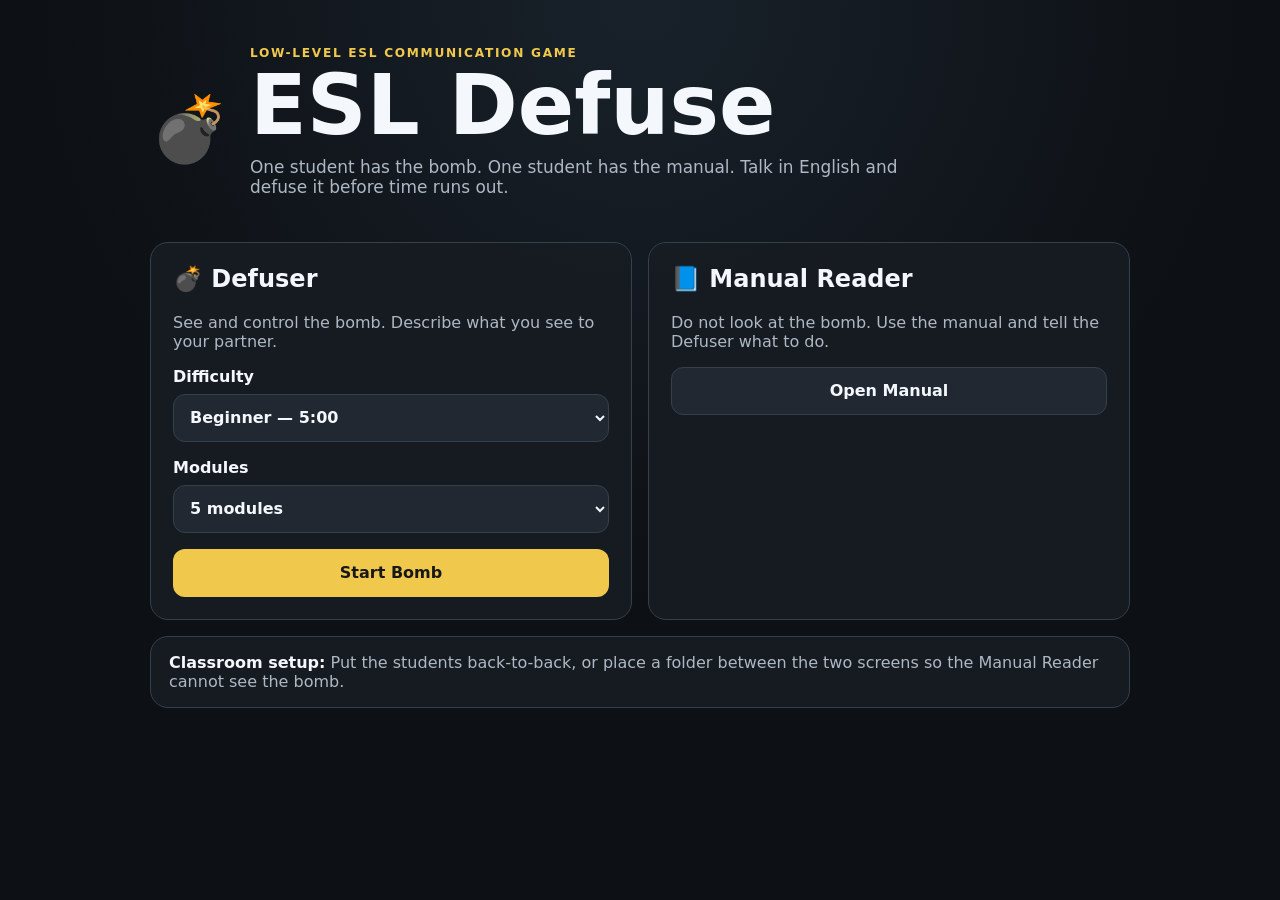
==== index.html @ 28319f13 "Add files via upload" ====
<!doctype html>
<html lang="en">
<head>
  <meta charset="utf-8" />
  <meta name="viewport" content="width=device-width, initial-scale=1" />
  <meta name="theme-color" content="#111418" />
  <title>ESL Defuse</title>
  <link rel="stylesheet" href="style.css" />
</head>
<body>
  <main class="app">
    <section id="home" class="screen active">
      <div class="hero">
        <div class="bomb-icon" aria-hidden="true">💣</div>
        <div>
          <div class="kicker">LOW-LEVEL ESL COMMUNICATION GAME</div>
          <h1>ESL Defuse</h1>
          <p>One student has the bomb. One student has the manual. Talk in English and defuse it before time runs out.</p>
        </div>
      </div>

      <div class="home-grid">
        <article class="card">
          <h2>💣 Defuser</h2>
          <p>See and control the bomb. Describe what you see to your partner.</p>

          <label>
            Difficulty
            <select id="difficulty">
              <option value="beginner" selected>Beginner — 5:00</option>
              <option value="normal">Normal — 3:30</option>
              <option value="hard">Hard — 2:30</option>
            </select>
          </label>

          <label>
            Modules
            <select id="moduleCount">
              <option value="3">3 modules</option>
              <option value="4">4 modules</option>
              <option value="5" selected>5 modules</option>
            </select>
          </label>

          <button id="startGame" class="primary">Start Bomb</button>
        </article>

        <article class="card">
          <h2>📘 Manual Reader</h2>
          <p>Do not look at the bomb. Use the manual and tell the Defuser what to do.</p>
          <button id="openManual" class="secondary">Open Manual</button>
        </article>
      </div>

      <div class="tip">
        <strong>Classroom setup:</strong> Put the students back-to-back, or place a folder between the two screens so the Manual Reader cannot see the bomb.
      </div>
    </section>

    <section id="manual" class="screen">
      <header class="topbar">
        <div>
          <div class="kicker">ESL DEFUSE</div>
          <h2>Defusal Manual</h2>
        </div>
        <button class="secondary small" data-home>← Home</button>
      </header>

      <section class="language-box">
        <h3>Useful English</h3>
        <div class="phrase-grid">
          <span>What do you see?</span>
          <span>I see ___.</span>
          <span>How many?</span>
          <span>What color?</span>
          <span>Press ___.</span>
          <span>Cut the ___ wire.</span>
          <span>First / second / third / last</span>
          <span>Again, please.</span>
        </div>
      </section>

      <div class="manual-stack">
        <article class="manual-card">
          <div class="module-tag">MODULE 1</div>
          <h3>Color Panel</h3>
          <p>Ask: <strong>“What word do you see?”</strong></p>
          <table>
            <thead><tr><th>Word</th><th>Press</th></tr></thead>
            <tbody>
              <tr><td>APPLE</td><td>RED</td></tr>
              <tr><td>OCEAN</td><td>BLUE</td></tr>
              <tr><td>GRASS</td><td>GREEN</td></tr>
              <tr><td>BANANA</td><td>YELLOW</td></tr>
              <tr><td>GRAPE</td><td>PURPLE</td></tr>
            </tbody>
          </table>
        </article>

        <article class="manual-card">
          <div class="module-tag">MODULE 2</div>
          <h3>Wires</h3>
          <p>Ask: <strong>“How many wires?”</strong> and <strong>“What colors?”</strong></p>
          <ol>
            <li><strong>4 wires:</strong> If there is a RED wire, cut the <strong>first RED wire</strong>. If there is no red, cut the <strong>last wire</strong>.</li>
            <li><strong>5 wires:</strong> If there are two or more YELLOW wires, cut the <strong>second YELLOW wire</strong>. Otherwise, cut the <strong>first BLUE wire</strong>.</li>
            <li><strong>6 wires:</strong> If there is a BLACK wire, cut the <strong>first BLACK wire</strong>. Otherwise, cut the <strong>third wire</strong>.</li>
          </ol>
        </article>

        <article class="manual-card">
          <div class="module-tag">MODULE 3</div>
          <h3>Animal Numbers</h3>
          <p>Ask: <strong>“What animal do you see?”</strong></p>
          <table>
            <thead><tr><th>Animal</th><th>Press</th></tr></thead>
            <tbody>
              <tr><td>CAT</td><td>2</td></tr>
              <tr><td>DOG</td><td>5</td></tr>
              <tr><td>RABBIT</td><td>7</td></tr>
              <tr><td>BIRD</td><td>3</td></tr>
              <tr><td>FISH</td><td>8</td></tr>
            </tbody>
          </table>
        </article>

        <article class="manual-card">
          <div class="module-tag">MODULE 4</div>
          <h3>Directions</h3>
          <p>Ask: <strong>“What place do you see?”</strong> Press the arrows in order.</p>
          <table>
            <thead><tr><th>Place</th><th>Directions</th></tr></thead>
            <tbody>
              <tr><td>SCHOOL</td><td>UP → RIGHT → UP</td></tr>
              <tr><td>PARK</td><td>LEFT → UP → LEFT</td></tr>
              <tr><td>LIBRARY</td><td>DOWN → RIGHT → RIGHT</td></tr>
              <tr><td>STATION</td><td>RIGHT → DOWN → LEFT</td></tr>
              <tr><td>HOSPITAL</td><td>UP → UP → LEFT</td></tr>
            </tbody>
          </table>
        </article>

        <article class="manual-card">
          <div class="module-tag">MODULE 5</div>
          <h3>Category Words</h3>
          <p>Ask: <strong>“What does the display say?”</strong> Then tell the Defuser which kind of word to press.</p>
          <table>
            <thead><tr><th>Display</th><th>Press a…</th></tr></thead>
            <tbody>
              <tr><td>FOOD</td><td>food word</td></tr>
              <tr><td>ANIMAL</td><td>animal word</td></tr>
              <tr><td>PLACE</td><td>place word</td></tr>
              <tr><td>COLOR</td><td>color word</td></tr>
              <tr><td>SPORT</td><td>sport word</td></tr>
            </tbody>
          </table>
        </article>
      </div>
    </section>

    <section id="game" class="screen">
      <header class="game-header">
        <div>
          <div class="kicker">BOMB ACTIVE</div>
          <h2 id="moduleTitle">Module</h2>
        </div>
        <div class="status">
          <div class="status-box">⏱ <span id="timer">05:00</span></div>
          <div class="status-box">💥 <span id="strikeCount">0</span>/3</div>
          <div class="status-box">🧩 <span id="moduleProgress">1/5</span></div>
        </div>
      </header>

      <div class="progress"><div id="progressFill"></div></div>

      <section id="bombModule" class="bomb-panel" aria-live="polite"></section>

      <div class="game-footer">
        <div id="feedback" class="feedback">Describe what you see. Do not look at the manual.</div>
        <button id="abortGame" class="secondary small">End Game</button>
      </div>
    </section>

    <section id="result" class="screen">
      <div class="result-card">
        <div id="resultIcon" class="result-icon">✅</div>
        <h2 id="resultTitle">Bomb Defused!</h2>
        <p id="resultText">Nice communication.</p>
        <button id="playAgain" class="primary">Play Again</button>
      </div>
    </section>
  </main>

  <script src="game.js"></script>
</body>
</html>
---- style.css ----
:root{
  --bg:#0d1014;
  --panel:#171c22;
  --panel2:#212831;
  --text:#f4f7fb;
  --muted:#aeb8c4;
  --border:#34404c;
  --accent:#f0c94c;
  --danger:#ff6b6b;
  --ok:#64d29c;
  --blue:#6aa7ff;
}
*{box-sizing:border-box}
html{color-scheme:dark}
body{
  margin:0;
  min-height:100vh;
  background:radial-gradient(circle at top,#18212a 0,#0d1014 55%);
  color:var(--text);
  font-family:Inter,ui-sans-serif,system-ui,-apple-system,BlinkMacSystemFont,"Segoe UI",sans-serif;
}
button,input,select{font:inherit}
button{cursor:pointer}
.app{width:min(980px,calc(100% - 28px));margin:0 auto;padding:28px 0 52px}
.screen{display:none}
.screen.active{display:block}
.hero{display:flex;gap:20px;align-items:center;margin:18px 0 28px}
.bomb-icon{font-size:64px}
.kicker{font-size:.76rem;letter-spacing:.14em;font-weight:900;color:var(--accent);margin-bottom:6px}
h1,h2,h3,p{margin-top:0}
h1{font-size:clamp(2.6rem,8vw,5.2rem);line-height:.95;margin-bottom:12px}
.hero p{max-width:680px;color:var(--muted);font-size:1.06rem}
.home-grid{display:grid;grid-template-columns:1fr 1fr;gap:16px}
.card,.manual-card,.language-box,.bomb-panel,.result-card,.tip{
  border:1px solid var(--border);
  background:rgba(23,28,34,.94);
  border-radius:18px;
}
.card{padding:22px}
.card p,.tip{color:var(--muted)}
label{display:flex;flex-direction:column;gap:8px;font-weight:800;margin:16px 0}
select{
  min-height:48px;border-radius:12px;border:1px solid var(--border);
  background:var(--panel2);color:var(--text);padding:10px 12px
}
button{min-height:48px;border-radius:12px;padding:12px 18px;font-weight:900;border:0}
.primary{width:100%;background:var(--accent);color:#181818}
.secondary{width:100%;background:var(--panel2);color:var(--text);border:1px solid var(--border)}
.small{width:auto;min-height:42px;padding:9px 14px}
.tip{margin-top:16px;padding:16px 18px}
.tip strong{color:var(--text)}
.topbar,.game-header{display:flex;align-items:flex-start;justify-content:space-between;gap:18px;margin-bottom:18px}
.language-box{padding:18px;margin-bottom:18px}
.phrase-grid{display:grid;grid-template-columns:repeat(4,minmax(0,1fr));gap:8px}
.phrase-grid span{background:var(--panel2);border:1px solid var(--border);padding:10px;border-radius:10px;font-weight:750}
.manual-stack{display:grid;gap:16px}
.manual-card{padding:20px}
.module-tag{display:inline-block;font-size:.72rem;letter-spacing:.12em;font-weight:900;color:var(--accent);margin-bottom:8px}
table{width:100%;border-collapse:collapse;margin-top:10px}
th,td{border-bottom:1px solid var(--border);padding:10px;text-align:left}
th{color:var(--accent)}
ol{padding-left:22px}
li{margin:10px 0;line-height:1.5}
.status{display:flex;gap:8px;flex-wrap:wrap;justify-content:flex-end}
.status-box{
  background:var(--panel2);border:1px solid var(--border);
  padding:10px 12px;border-radius:12px;font-weight:900
}
.progress{height:8px;border-radius:999px;background:#222b34;overflow:hidden;margin-bottom:18px}
.progress>div{height:100%;width:0;background:var(--ok);transition:width .25s ease}
.bomb-panel{min-height:420px;padding:24px;display:flex;flex-direction:column;justify-content:center}
.module-instruction{color:var(--muted);text-align:center;margin-bottom:18px}
.display{
  background:#080a0d;border:2px solid #465463;border-radius:12px;
  padding:18px;text-align:center;font-size:clamp(2rem,8vw,4.6rem);
  font-weight:950;letter-spacing:.05em;margin:0 auto 24px;min-width:min(100%,460px)
}
.button-grid{display:grid;grid-template-columns:repeat(2,minmax(0,1fr));gap:12px;max-width:620px;width:100%;margin:0 auto}
.game-button{
  min-height:90px;border:2px solid rgba(255,255,255,.15);font-size:1.3rem;
  color:white;text-shadow:0 1px 2px #000;border-radius:15px
}
.game-button.red{background:#b83d45}
.game-button.blue{background:#2d6fba}
.game-button.green{background:#328259}
.game-button.yellow{background:#a48218}
.game-button.purple{background:#7452a5}
.wires{display:grid;gap:14px;max-width:700px;width:100%;margin:0 auto}
.wire{
  display:grid;grid-template-columns:80px 1fr 110px;gap:12px;align-items:center;
  background:var(--panel2);border:1px solid var(--border);padding:10px 12px;border-radius:12px
}
.wire-line{height:14px;border-radius:999px;border:2px solid rgba(255,255,255,.22)}
.wire button{min-height:42px;background:#313b46;color:var(--text);border:1px solid #465463}
.number-grid{display:grid;grid-template-columns:repeat(3,1fr);gap:12px;max-width:520px;width:100%;margin:0 auto}
.number-grid button,.arrow-grid button,.word-grid button{
  background:var(--panel2);color:var(--text);border:1px solid #4a5867;
  font-size:1.4rem
}
.number-grid button{min-height:76px}
.animal{font-size:clamp(4rem,14vw,8rem);text-align:center;margin:6px 0 20px}
.arrow-grid{
  display:grid;grid-template-columns:repeat(3,82px);grid-template-areas:
  ". up ." "left down right";gap:10px;justify-content:center
}
.arrow-grid button{min-height:70px;font-size:1.8rem}
.arrow-grid [data-dir="up"]{grid-area:up}
.arrow-grid [data-dir="left"]{grid-area:left}
.arrow-grid [data-dir="down"]{grid-area:down}
.arrow-grid [data-dir="right"]{grid-area:right}
.sequence-readout{min-height:36px;text-align:center;font-weight:900;color:var(--accent);margin-top:16px}
.word-grid{display:grid;grid-template-columns:repeat(2,1fr);gap:12px;max-width:620px;width:100%;margin:0 auto}
.word-grid button{min-height:76px}
.game-footer{display:flex;gap:12px;align-items:center;justify-content:space-between;margin-top:14px}
.feedback{color:var(--muted);min-width:0}
.feedback.good{color:var(--ok);font-weight:900}
.feedback.bad{color:var(--danger);font-weight:900}
.result-card{text-align:center;padding:34px 22px;max-width:620px;margin:70px auto 0}
.result-icon{font-size:70px}
.result-card p{color:var(--muted)}
.result-card .primary{max-width:300px}
.shake{animation:shake .22s linear 2}
@keyframes shake{0%,100%{transform:translateX(0)}25%{transform:translateX(-8px)}75%{transform:translateX(8px)}}
@media(max-width:720px){
  .home-grid{grid-template-columns:1fr}
  .phrase-grid{grid-template-columns:repeat(2,1fr)}
  .game-header{flex-direction:column}
  .status{justify-content:flex-start}
  .wire{grid-template-columns:58px 1fr 84px}
  .bomb-panel{padding:16px;min-height:380px}
}
@media(max-width:430px){
  .hero{align-items:flex-start}
  .bomb-icon{font-size:46px}
  .phrase-grid{grid-template-columns:1fr}
  .button-grid,.word-grid{grid-template-columns:1fr 1fr}
  .game-button{min-height:78px}
  .game-footer{align-items:flex-start;flex-direction:column}
  .game-footer .small{width:100%}
}
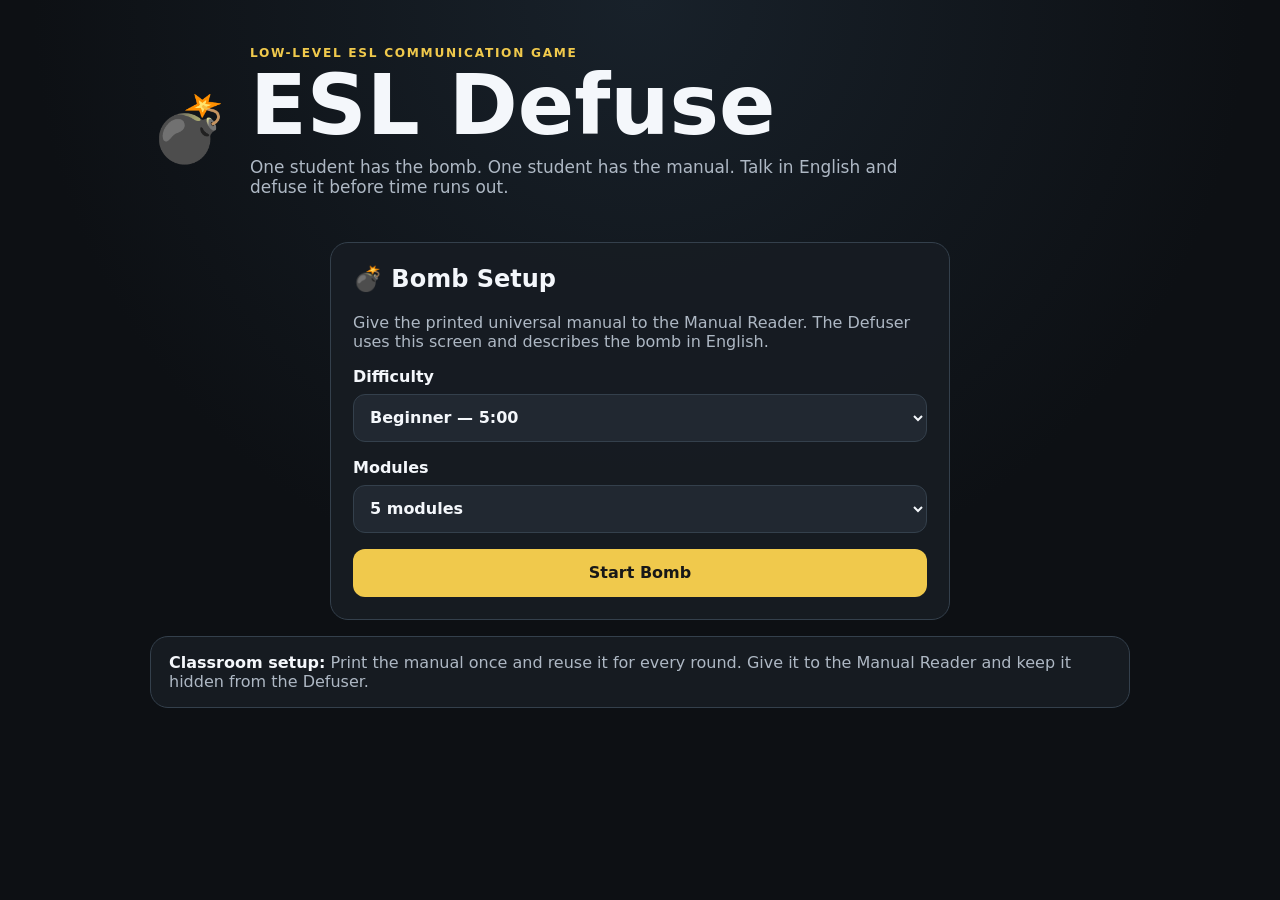
==== commit 6c3211a4: "Add files via upload" ====
--- a/index.html
+++ b/index.html
@@ -19,12 +19,11 @@
         </div>
       </div>
 
-      <div class="home-grid">
+      <div class="home-grid single-setup">
         <article class="card">
-          <h2>💣 Defuser</h2>
-          <p>See and control the bomb. Describe what you see to your partner.</p>
-
-          <label>
+          <h2>💣 Bomb Setup</h2>
+          <p>Give the printed universal manual to the Manual Reader. The Defuser uses this screen and describes the bomb in English.</p>
+<label>
             Difficulty
             <select id="difficulty">
               <option value="beginner" selected>Beginner — 5:00</option>
@@ -44,141 +43,81 @@
 
           <button id="startGame" class="primary">Start Bomb</button>
         </article>
-
-        <article class="card">
-          <h2>📘 Manual Reader</h2>
-          <p>Do not look at the bomb. Use the manual and tell the Defuser what to do.</p>
-          <button id="openManual" class="secondary">Open Manual</button>
-        </article>
       </div>
 
       <div class="tip">
-        <strong>Classroom setup:</strong> Put the students back-to-back, or place a folder between the two screens so the Manual Reader cannot see the bomb.
-      </div>
-    </section>
-
-    <section id="manual" class="screen">
-      <header class="topbar">
-        <div>
-          <div class="kicker">ESL DEFUSE</div>
-          <h2>Defusal Manual</h2>
-        </div>
-        <button class="secondary small" data-home>← Home</button>
-      </header>
-
-      <section class="language-box">
-        <h3>Useful English</h3>
-        <div class="phrase-grid">
-          <span>What do you see?</span>
-          <span>I see ___.</span>
-          <span>How many?</span>
-          <span>What color?</span>
-          <span>Press ___.</span>
-          <span>Cut the ___ wire.</span>
-          <span>First / second / third / last</span>
-          <span>Again, please.</span>
-        </div>
-      </section>
-
-      <div class="manual-stack">
-        <article class="manual-card">
-          <div class="module-tag">MODULE 1</div>
-          <h3>Color Panel</h3>
-          <p>Ask: <strong>“What word do you see?”</strong></p>
-          <table>
-            <thead><tr><th>Word</th><th>Press</th></tr></thead>
-            <tbody>
-              <tr><td>APPLE</td><td>RED</td></tr>
-              <tr><td>OCEAN</td><td>BLUE</td></tr>
-              <tr><td>GRASS</td><td>GREEN</td></tr>
-              <tr><td>BANANA</td><td>YELLOW</td></tr>
-              <tr><td>GRAPE</td><td>PURPLE</td></tr>
-            </tbody>
-          </table>
-        </article>
-
-        <article class="manual-card">
-          <div class="module-tag">MODULE 2</div>
-          <h3>Wires</h3>
-          <p>Ask: <strong>“How many wires?”</strong> and <strong>“What colors?”</strong></p>
-          <ol>
-            <li><strong>4 wires:</strong> If there is a RED wire, cut the <strong>first RED wire</strong>. If there is no red, cut the <strong>last wire</strong>.</li>
-            <li><strong>5 wires:</strong> If there are two or more YELLOW wires, cut the <strong>second YELLOW wire</strong>. Otherwise, cut the <strong>first BLUE wire</strong>.</li>
-            <li><strong>6 wires:</strong> If there is a BLACK wire, cut the <strong>first BLACK wire</strong>. Otherwise, cut the <strong>third wire</strong>.</li>
-          </ol>
-        </article>
-
-        <article class="manual-card">
-          <div class="module-tag">MODULE 3</div>
-          <h3>Animal Numbers</h3>
-          <p>Ask: <strong>“What animal do you see?”</strong></p>
-          <table>
-            <thead><tr><th>Animal</th><th>Press</th></tr></thead>
-            <tbody>
-              <tr><td>CAT</td><td>2</td></tr>
-              <tr><td>DOG</td><td>5</td></tr>
-              <tr><td>RABBIT</td><td>7</td></tr>
-              <tr><td>BIRD</td><td>3</td></tr>
-              <tr><td>FISH</td><td>8</td></tr>
-            </tbody>
-          </table>
-        </article>
-
-        <article class="manual-card">
-          <div class="module-tag">MODULE 4</div>
-          <h3>Directions</h3>
-          <p>Ask: <strong>“What place do you see?”</strong> Press the arrows in order.</p>
-          <table>
-            <thead><tr><th>Place</th><th>Directions</th></tr></thead>
-            <tbody>
-              <tr><td>SCHOOL</td><td>UP → RIGHT → UP</td></tr>
-              <tr><td>PARK</td><td>LEFT → UP → LEFT</td></tr>
-              <tr><td>LIBRARY</td><td>DOWN → RIGHT → RIGHT</td></tr>
-              <tr><td>STATION</td><td>RIGHT → DOWN → LEFT</td></tr>
-              <tr><td>HOSPITAL</td><td>UP → UP → LEFT</td></tr>
-            </tbody>
-          </table>
-        </article>
-
-        <article class="manual-card">
-          <div class="module-tag">MODULE 5</div>
-          <h3>Category Words</h3>
-          <p>Ask: <strong>“What does the display say?”</strong> Then tell the Defuser which kind of word to press.</p>
-          <table>
-            <thead><tr><th>Display</th><th>Press a…</th></tr></thead>
-            <tbody>
-              <tr><td>FOOD</td><td>food word</td></tr>
-              <tr><td>ANIMAL</td><td>animal word</td></tr>
-              <tr><td>PLACE</td><td>place word</td></tr>
-              <tr><td>COLOR</td><td>color word</td></tr>
-              <tr><td>SPORT</td><td>sport word</td></tr>
-            </tbody>
-          </table>
-        </article>
+        <strong>Classroom setup:</strong> Print the manual once and reuse it for every round. Give it to the Manual Reader and keep it hidden from the Defuser.
       </div>
     </section>
 
     <section id="game" class="screen">
-      <header class="game-header">
-        <div>
-          <div class="kicker">BOMB ACTIVE</div>
-          <h2 id="moduleTitle">Module</h2>
+      <section class="bomb-console" aria-label="Bomb defusal interface">
+        <div class="bomb-top-strip">
+          <div class="brand-plate">
+            <span class="warning-dot"></span>
+            <span>ESL DEFUSAL UNIT</span>
+          </div>
+
+          <div class="bomb-readout">
+            <div class="readout-label">TIME</div>
+            <div id="timer" class="digital-timer">05:00</div>
+          </div>
+
+          <div class="bomb-readout compact">
+            <div class="readout-label">STRIKES</div>
+            <div class="strike-lights" aria-label="Strike indicators">
+              <span id="strikeLight1" class="strike-light"></span>
+              <span id="strikeLight2" class="strike-light"></span>
+              <span id="strikeLight3" class="strike-light"></span>
+            </div>
+            <div class="strike-number"><span id="strikeCount">0</span>/3</div>
+          </div>
         </div>
-        <div class="status">
-          <div class="status-box">⏱ <span id="timer">05:00</span></div>
-          <div class="status-box">💥 <span id="strikeCount">0</span>/3</div>
-          <div class="status-box">🧩 <span id="moduleProgress">1/5</span></div>
+
+        <div class="bomb-info-row">
+          <div class="info-plate">
+            <span class="info-label">SERIAL</span>
+            <strong id="serialNumber">ESL-4821</strong>
+          </div>
+          <div class="info-plate">
+            <span class="info-label">MODULE</span>
+            <strong id="moduleProgress">1/5</strong>
+          </div>
+          <div class="info-plate">
+            <span class="info-label">STATUS</span>
+            <strong id="bombStatus">ARMED</strong>
+          </div>
         </div>
-      </header>
 
-      <div class="progress"><div id="progressFill"></div></div>
+        <div class="bomb-body">
+          <div class="corner-screw screw-tl"></div>
+          <div class="corner-screw screw-tr"></div>
+          <div class="corner-screw screw-bl"></div>
+          <div class="corner-screw screw-br"></div>
 
-      <section id="bombModule" class="bomb-panel" aria-live="polite"></section>
+          <header class="module-header">
+            <div>
+              <div class="kicker">ACTIVE MODULE</div>
+              <h2 id="moduleTitle">Module</h2>
+            </div>
+            <div class="module-lamp-wrap">
+              <span class="module-lamp-label">READY</span>
+              <span id="moduleLamp" class="module-lamp"></span>
+            </div>
+          </header>
 
-      <div class="game-footer">
-        <div id="feedback" class="feedback">Describe what you see. Do not look at the manual.</div>
-        <button id="abortGame" class="secondary small">End Game</button>
-      </div>
+          <div class="progress bomb-progress">
+            <div id="progressFill"></div>
+          </div>
+
+          <section id="bombModule" class="bomb-panel mounted-module" aria-live="polite"></section>
+        </div>
+
+        <div class="bomb-bottom-strip">
+          <div id="feedback" class="feedback console-feedback">Describe what you see. Do not look at the manual.</div>
+          <button id="abortGame" class="abort-switch" type="button">END TEST</button>
+        </div>
+      </section>
     </section>
 
     <section id="result" class="screen">
--- a/style.css
+++ b/style.css
@@ -138,3 +138,330 @@
   .game-footer{align-items:flex-start;flex-direction:column}
   .game-footer .small{width:100%}
 }
+
+
+/* ===== Bomb Interface ===== */
+.bomb-console{
+  width:min(100%,920px);
+  margin:0 auto;
+  border:2px solid #3a424a;
+  border-radius:24px;
+  background:
+    linear-gradient(180deg,rgba(255,255,255,.035),rgba(0,0,0,.12)),
+    repeating-linear-gradient(90deg,#262d34 0,#262d34 4px,#232a31 4px,#232a31 8px);
+  box-shadow:
+    inset 0 0 0 2px #11161b,
+    inset 0 0 28px rgba(0,0,0,.48),
+    0 18px 50px rgba(0,0,0,.35);
+  overflow:hidden;
+}
+.bomb-top-strip,.bomb-bottom-strip{
+  background:linear-gradient(#161b20,#101419);
+  border-bottom:1px solid #3a424a;
+  padding:14px 18px;
+}
+.bomb-top-strip{
+  display:grid;
+  grid-template-columns:1.2fr 1fr 1fr;
+  gap:12px;
+  align-items:center;
+}
+.brand-plate,.info-plate,.bomb-readout{
+  background:#0c1014;
+  border:1px solid #47515c;
+  border-radius:8px;
+  box-shadow:inset 0 0 0 2px #07090b;
+}
+.brand-plate{
+  min-height:82px;
+  display:flex;
+  gap:10px;
+  align-items:center;
+  justify-content:center;
+  padding:12px;
+  font-weight:950;
+  letter-spacing:.12em;
+  color:#d9e0e7;
+}
+.warning-dot{
+  width:14px;height:14px;border-radius:50%;
+  background:#f2c94c;
+  box-shadow:0 0 10px rgba(242,201,76,.55);
+}
+.bomb-readout{
+  padding:9px 12px 11px;
+  text-align:center;
+}
+.readout-label,.info-label{
+  display:block;
+  font-size:.66rem;
+  letter-spacing:.16em;
+  color:#83909b;
+  font-weight:900;
+  margin-bottom:3px;
+}
+.digital-timer{
+  font-family:"Courier New",monospace;
+  font-size:clamp(2.4rem,7vw,4.6rem);
+  font-weight:900;
+  line-height:.9;
+  letter-spacing:.06em;
+  color:#ff5d5d;
+  text-shadow:0 0 8px rgba(255,93,93,.55);
+}
+.bomb-readout.compact{
+  display:grid;
+  grid-template-columns:1fr;
+  align-content:center;
+}
+.strike-lights{
+  display:flex;
+  gap:8px;
+  justify-content:center;
+  margin:4px 0 3px;
+}
+.strike-light{
+  width:18px;height:18px;border-radius:50%;
+  background:#24191a;
+  border:2px solid #5b383c;
+  box-shadow:inset 0 0 5px #000;
+}
+.strike-light.on{
+  background:#ff5d5d;
+  border-color:#ff8f8f;
+  box-shadow:0 0 10px rgba(255,93,93,.8),inset 0 0 4px #fff5;
+}
+.strike-number{
+  color:#c7d0d8;
+  font-weight:900;
+}
+.bomb-info-row{
+  display:grid;
+  grid-template-columns:1.4fr .8fr .8fr;
+  gap:10px;
+  padding:10px 18px;
+  background:#1a2026;
+  border-bottom:1px solid #414a54;
+}
+.info-plate{
+  padding:8px 12px;
+  color:#dbe2e8;
+}
+.info-plate strong{
+  font-family:"Courier New",monospace;
+  letter-spacing:.08em;
+}
+.bomb-body{
+  position:relative;
+  padding:26px 28px 30px;
+  background:
+    linear-gradient(135deg,rgba(255,255,255,.035),transparent 28%),
+    #252c33;
+  border-top:1px solid #303841;
+  border-bottom:1px solid #11161a;
+}
+.corner-screw{
+  position:absolute;
+  width:18px;height:18px;
+  border-radius:50%;
+  background:radial-gradient(circle at 35% 30%,#8e99a4 0 14%,#4c5660 15% 45%,#23292f 46% 100%);
+  border:1px solid #12171b;
+}
+.corner-screw::after{
+  content:"";
+  position:absolute;
+  left:3px;right:3px;top:8px;
+  height:2px;background:#1c2228;
+  transform:rotate(-20deg);
+}
+.screw-tl{top:10px;left:10px}
+.screw-tr{top:10px;right:10px}
+.screw-bl{bottom:10px;left:10px}
+.screw-br{bottom:10px;right:10px}
+.module-header{
+  display:flex;
+  justify-content:space-between;
+  align-items:flex-start;
+  gap:16px;
+  margin:0 0 12px;
+}
+.module-header h2{
+  font-size:clamp(1.5rem,4vw,2.2rem);
+  letter-spacing:.03em;
+}
+.module-lamp-wrap{
+  min-width:72px;
+  text-align:center;
+  background:#171c20;
+  border:1px solid #46515b;
+  border-radius:8px;
+  padding:7px;
+}
+.module-lamp-label{
+  display:block;font-size:.58rem;letter-spacing:.12em;color:#8995a0;font-weight:900
+}
+.module-lamp{
+  display:block;
+  width:16px;height:16px;border-radius:50%;
+  margin:4px auto 0;
+  background:#4d5258;
+  border:2px solid #15191d;
+}
+.module-lamp.on{
+  background:#64d29c;
+  box-shadow:0 0 10px rgba(100,210,156,.75);
+}
+.bomb-progress{
+  background:#11171b;
+  border:1px solid #404a53;
+  height:10px;
+  margin-bottom:16px;
+}
+.mounted-module{
+  position:relative;
+  border:2px solid #0b0e11;
+  border-radius:12px;
+  background:
+    linear-gradient(180deg,rgba(255,255,255,.04),rgba(0,0,0,.08)),
+    #1b2127;
+  box-shadow:
+    inset 0 0 0 2px #46515b,
+    inset 0 0 28px rgba(0,0,0,.45);
+  min-height:430px;
+  padding:30px;
+}
+.mounted-module::before,
+.mounted-module::after{
+  content:"";
+  position:absolute;
+  top:8px;
+  width:10px;height:10px;border-radius:50%;
+  background:#656f79;
+  border:1px solid #111;
+}
+.mounted-module::before{left:9px}
+.mounted-module::after{right:9px}
+.mounted-module .display{
+  border:2px solid #090c0f;
+  background:#050708;
+  box-shadow:inset 0 0 10px #000,0 0 0 2px #39434c;
+}
+.mounted-module .game-button,
+.mounted-module .number-grid button,
+.mounted-module .arrow-grid button,
+.mounted-module .word-grid button{
+  border-width:2px;
+  box-shadow:inset 0 -4px 0 rgba(0,0,0,.22),0 3px 0 #0b0e10;
+}
+.mounted-module .game-button:active,
+.mounted-module .number-grid button:active,
+.mounted-module .arrow-grid button:active,
+.mounted-module .word-grid button:active{
+  transform:translateY(2px);
+  box-shadow:inset 0 -2px 0 rgba(0,0,0,.2),0 1px 0 #0b0e10;
+}
+.bomb-bottom-strip{
+  display:flex;
+  justify-content:space-between;
+  align-items:center;
+  gap:14px;
+  border-bottom:0;
+  border-top:1px solid #323b44;
+}
+.console-feedback{
+  font-family:"Courier New",monospace;
+  font-weight:700;
+  color:#c8d1d9;
+}
+.abort-switch{
+  min-height:42px;
+  border-radius:7px;
+  padding:9px 14px;
+  background:#5c2228;
+  color:#ffd7d7;
+  border:1px solid #8e3c46;
+  font-size:.76rem;
+  letter-spacing:.1em;
+  font-weight:950;
+}
+.abort-switch:hover{background:#6f2930}
+.timer-critical{
+  animation:timerPulse .6s infinite alternate;
+}
+@keyframes timerPulse{
+  from{opacity:1}
+  to{opacity:.45}
+}
+@media(max-width:720px){
+  .bomb-top-strip{grid-template-columns:1fr 1fr}
+  .brand-plate{grid-column:1/-1;min-height:54px}
+  .bomb-info-row{grid-template-columns:1fr 1fr}
+  .bomb-info-row .info-plate:first-child{grid-column:1/-1}
+  .bomb-body{padding:24px 18px 26px}
+  .mounted-module{padding:24px 16px;min-height:400px}
+}
+@media(max-width:430px){
+  .bomb-top-strip{grid-template-columns:1fr}
+  .brand-plate{grid-column:auto}
+  .bomb-info-row{grid-template-columns:1fr}
+  .bomb-info-row .info-plate:first-child{grid-column:auto}
+  .bomb-bottom-strip{flex-direction:column;align-items:stretch}
+  .abort-switch{width:100%}
+}
+
+input{
+  min-height:48px;
+  border-radius:12px;
+  border:1px solid var(--border);
+  background:var(--panel2);
+  color:var(--text);
+  padding:10px 12px;
+}
+label small{
+  color:var(--muted);
+  font-weight:500;
+}
+.manual-code-line{
+  margin-top:6px;
+  color:var(--muted);
+  font-size:.9rem;
+}
+.manual-code-line strong{
+  color:var(--accent);
+  font-family:"Courier New",monospace;
+  letter-spacing:.08em;
+}
+
+.bomb-info-row{
+  grid-template-columns:1.2fr .7fr .7fr .7fr;
+}
+@media(max-width:720px){
+  .bomb-info-row{grid-template-columns:1fr 1fr}
+  .bomb-info-row .info-plate:first-child{grid-column:1/-1}
+}
+@media(max-width:430px){
+  .bomb-info-row{grid-template-columns:1fr}
+  .bomb-info-row .info-plate:first-child{grid-column:auto}
+}
+
+
+/* Single-card game setup */
+.home-grid.single-setup{
+  grid-template-columns:minmax(0,620px);
+  justify-content:center;
+}
+
+
+/* Six-choice word lookup module */
+.word-grid.six-choices{
+  grid-template-columns:repeat(3,1fr);
+  max-width:760px;
+}
+.word-grid.six-choices button{
+  min-height:84px;
+}
+@media(max-width:620px){
+  .word-grid.six-choices{
+    grid-template-columns:repeat(2,1fr);
+  }
+}
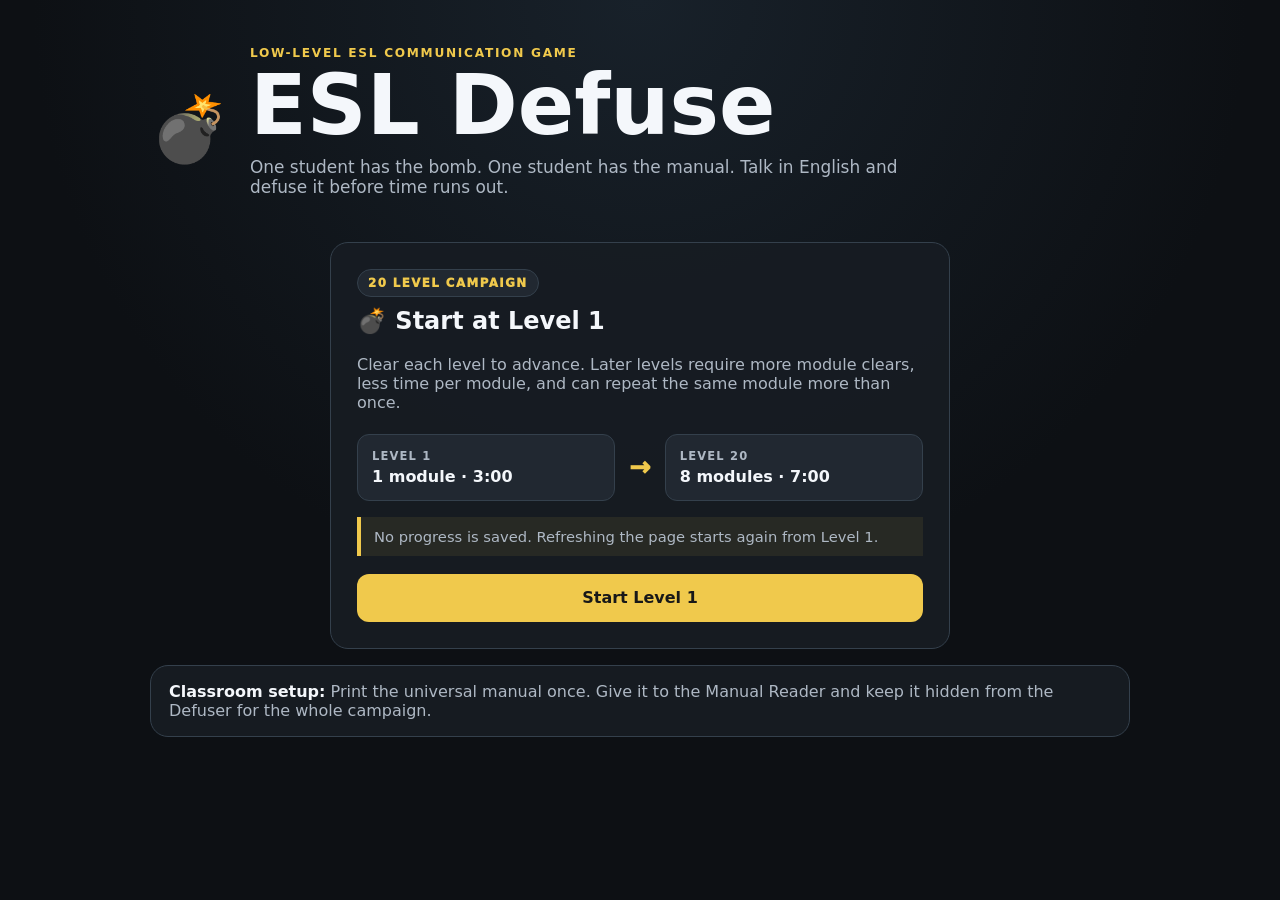
==== commit e7aede76: "Add files via upload" ====
--- a/index.html
+++ b/index.html
@@ -20,33 +20,36 @@
       </div>
 
       <div class="home-grid single-setup">
-        <article class="card">
-          <h2>💣 Bomb Setup</h2>
-          <p>Give the printed universal manual to the Manual Reader. The Defuser uses this screen and describes the bomb in English.</p>
-<label>
-            Difficulty
-            <select id="difficulty">
-              <option value="beginner" selected>Beginner — 5:00</option>
-              <option value="normal">Normal — 3:30</option>
-              <option value="hard">Hard — 2:30</option>
-            </select>
-          </label>
+        <article class="card campaign-card">
+          <div class="campaign-badge">20 LEVEL CAMPAIGN</div>
+          <h2>💣 Start at Level 1</h2>
+          <p>
+            Clear each level to advance. Later levels require more module clears,
+            less time per module, and can repeat the same module more than once.
+          </p>
 
-          <label>
-            Modules
-            <select id="moduleCount">
-              <option value="3">3 modules</option>
-              <option value="4">4 modules</option>
-              <option value="5" selected>5 modules</option>
-            </select>
-          </label>
+          <div class="campaign-preview">
+            <div>
+              <span>LEVEL 1</span>
+              <strong>1 module · 3:00</strong>
+            </div>
+            <div class="campaign-arrow">→</div>
+            <div>
+              <span>LEVEL 20</span>
+              <strong>8 modules · 7:00</strong>
+            </div>
+          </div>
 
-          <button id="startGame" class="primary">Start Bomb</button>
+          <div class="campaign-note">
+            No progress is saved. Refreshing the page starts again from Level 1.
+          </div>
+
+          <button id="startGame" class="primary">Start Level 1</button>
         </article>
       </div>
 
       <div class="tip">
-        <strong>Classroom setup:</strong> Print the manual once and reuse it for every round. Give it to the Manual Reader and keep it hidden from the Defuser.
+        <strong>Classroom setup:</strong> Print the universal manual once. Give it to the Manual Reader and keep it hidden from the Defuser for the whole campaign.
       </div>
     </section>
 
@@ -80,7 +83,11 @@
             <strong id="serialNumber">ESL-4821</strong>
           </div>
           <div class="info-plate">
-            <span class="info-label">MODULE</span>
+            <span class="info-label">LEVEL</span>
+            <strong id="levelLabel">1 / 20</strong>
+          </div>
+          <div class="info-plate">
+            <span class="info-label">CLEAR</span>
             <strong id="moduleProgress">1/5</strong>
           </div>
           <div class="info-plate">
--- a/style.css
+++ b/style.css
@@ -465,3 +465,207 @@
     grid-template-columns:repeat(2,1fr);
   }
 }
+
+
+/* ===== Calculator Module ===== */
+.calculator-module{
+  width:min(100%,720px);
+  margin:0 auto;
+  display:grid;
+  gap:16px;
+}
+.calculator-equation{
+  display:grid;
+  grid-template-columns:1fr 120px 1fr;
+  gap:14px;
+  align-items:center;
+}
+.calculator-number{
+  display:grid;
+  place-items:center;
+  min-height:112px;
+  border:2px solid #0b0e11;
+  border-radius:12px;
+  background:#050708;
+  box-shadow:inset 0 0 12px #000,0 0 0 2px #39434c;
+  font-family:"Courier New",monospace;
+  font-size:clamp(2.8rem,8vw,5rem);
+  font-weight:950;
+  color:#e9f0f5;
+}
+.calculator-light-box{
+  display:grid;
+  justify-items:center;
+  gap:8px;
+  padding:14px 8px;
+  border:1px solid #46515b;
+  border-radius:10px;
+  background:#101419;
+}
+.calculator-light-box span{
+  font-size:.64rem;
+  letter-spacing:.12em;
+  color:#8995a0;
+  font-weight:900;
+}
+.calculator-light{
+  width:44px;
+  height:44px;
+  border-radius:50%;
+  border:4px solid #12171b;
+  box-shadow:inset 0 0 8px rgba(0,0,0,.75),0 0 12px rgba(255,255,255,.12);
+}
+.calculator-light.red{
+  background:#ff5d5d;
+  box-shadow:0 0 16px rgba(255,93,93,.75),inset 0 0 8px rgba(255,255,255,.35);
+}
+.calculator-light.blue{
+  background:#5d9cff;
+  box-shadow:0 0 16px rgba(93,156,255,.75),inset 0 0 8px rgba(255,255,255,.35);
+}
+.calculator-light.green{
+  background:#64d29c;
+  box-shadow:0 0 16px rgba(100,210,156,.75),inset 0 0 8px rgba(255,255,255,.35);
+}
+.calculator-light.yellow{
+  background:#f0c94c;
+  box-shadow:0 0 16px rgba(240,201,76,.75),inset 0 0 8px rgba(255,255,255,.35);
+}
+.calculator-progress{
+  text-align:center;
+  font-weight:900;
+  color:var(--accent);
+}
+.calculator-answer{
+  min-height:68px;
+  display:grid;
+  place-items:center;
+  border:2px solid #0b0e11;
+  border-radius:10px;
+  background:#07090b;
+  color:#d8f1e5;
+  font-family:"Courier New",monospace;
+  font-size:2rem;
+  font-weight:900;
+  letter-spacing:.08em;
+  box-shadow:inset 0 0 9px #000,0 0 0 2px #35414a;
+}
+.calculator-keypad{
+  display:grid;
+  grid-template-columns:repeat(5,1fr);
+  gap:10px;
+}
+.calculator-key{
+  min-height:68px;
+  border:2px solid #46515b;
+  border-radius:11px;
+  background:#252d35;
+  color:var(--text);
+  font-size:1.45rem;
+  font-weight:950;
+  box-shadow:inset 0 -4px 0 rgba(0,0,0,.25),0 3px 0 #0b0e10;
+}
+.calculator-key:active{
+  transform:translateY(2px);
+  box-shadow:inset 0 -2px 0 rgba(0,0,0,.2),0 1px 0 #0b0e10;
+}
+.calculator-controls{
+  display:grid;
+  grid-template-columns:1fr 1fr 2fr;
+  gap:10px;
+}
+.calculator-control,
+.calculator-enter{
+  width:100%;
+}
+@media(max-width:620px){
+  .calculator-equation{
+    grid-template-columns:1fr 88px 1fr;
+    gap:8px;
+  }
+  .calculator-number{
+    min-height:90px;
+  }
+  .calculator-keypad{
+    grid-template-columns:repeat(5,1fr);
+    gap:7px;
+  }
+  .calculator-key{
+    min-height:58px;
+  }
+}
+@media(max-width:400px){
+  .calculator-equation{
+    grid-template-columns:1fr 72px 1fr;
+  }
+  .calculator-light{
+    width:36px;height:36px;
+  }
+  .calculator-keypad{
+    grid-template-columns:repeat(5,1fr);
+  }
+}
+
+
+/* ===== 20-Level Campaign ===== */
+.campaign-card{
+  padding:26px;
+}
+.campaign-badge{
+  display:inline-block;
+  margin-bottom:10px;
+  padding:6px 10px;
+  border:1px solid var(--border);
+  border-radius:999px;
+  color:var(--accent);
+  background:var(--panel2);
+  font-size:.74rem;
+  letter-spacing:.12em;
+  font-weight:950;
+}
+.campaign-preview{
+  display:grid;
+  grid-template-columns:1fr auto 1fr;
+  gap:14px;
+  align-items:center;
+  margin:22px 0 16px;
+}
+.campaign-preview>div:not(.campaign-arrow){
+  border:1px solid var(--border);
+  border-radius:12px;
+  padding:14px;
+  background:var(--panel2);
+}
+.campaign-preview span{
+  display:block;
+  color:var(--muted);
+  font-size:.72rem;
+  letter-spacing:.1em;
+  font-weight:900;
+  margin-bottom:4px;
+}
+.campaign-preview strong{
+  display:block;
+}
+.campaign-arrow{
+  color:var(--accent);
+  font-size:1.6rem;
+  font-weight:950;
+}
+.campaign-note{
+  margin:0 0 18px;
+  padding:11px 13px;
+  border-left:4px solid var(--accent);
+  background:rgba(240,201,76,.08);
+  color:var(--muted);
+  font-size:.92rem;
+}
+@media(max-width:560px){
+  .campaign-preview{
+    grid-template-columns:1fr;
+  }
+  .campaign-arrow{
+    transform:rotate(90deg);
+    text-align:center;
+  }
+}
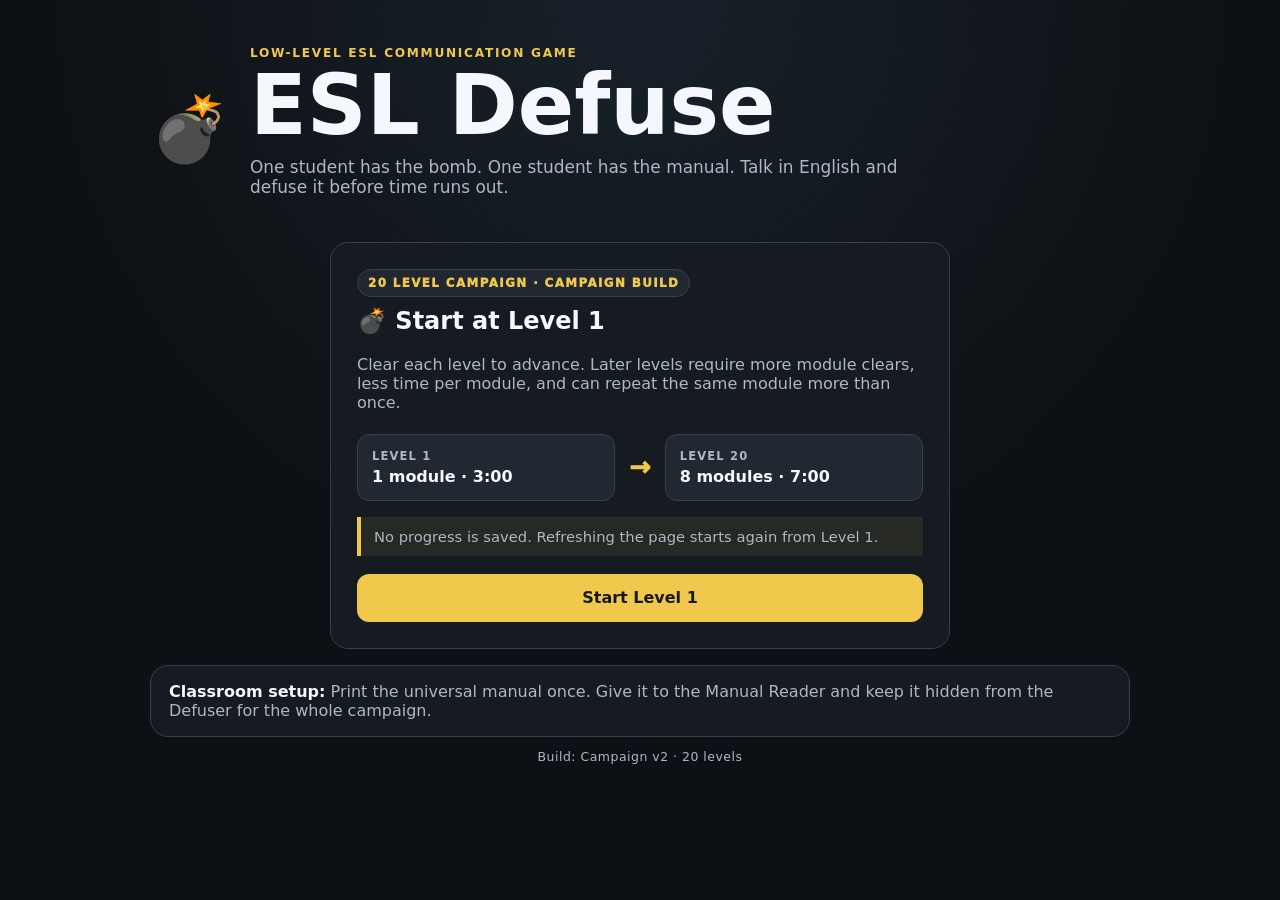
==== commit 1e89d924: "Add files via upload" ====
--- a/index.html
+++ b/index.html
@@ -5,7 +5,7 @@
   <meta name="viewport" content="width=device-width, initial-scale=1" />
   <meta name="theme-color" content="#111418" />
   <title>ESL Defuse</title>
-  <link rel="stylesheet" href="style.css" />
+  <link rel="stylesheet" href="style.css?v=campaign-20260907-2" />
 </head>
 <body>
   <main class="app">
@@ -21,7 +21,7 @@
 
       <div class="home-grid single-setup">
         <article class="card campaign-card">
-          <div class="campaign-badge">20 LEVEL CAMPAIGN</div>
+          <div class="campaign-badge">20 LEVEL CAMPAIGN · CAMPAIGN BUILD</div>
           <h2>💣 Start at Level 1</h2>
           <p>
             Clear each level to advance. Later levels require more module clears,
@@ -51,6 +51,7 @@
       <div class="tip">
         <strong>Classroom setup:</strong> Print the universal manual once. Give it to the Manual Reader and keep it hidden from the Defuser for the whole campaign.
       </div>
+      <div class="build-note">Build: Campaign v2 · 20 levels</div>
     </section>
 
     <section id="game" class="screen">
@@ -63,7 +64,7 @@
 
           <div class="bomb-readout">
             <div class="readout-label">TIME</div>
-            <div id="timer" class="digital-timer">05:00</div>
+            <div id="timer" class="digital-timer">03:00</div>
           </div>
 
           <div class="bomb-readout compact">
@@ -88,7 +89,7 @@
           </div>
           <div class="info-plate">
             <span class="info-label">CLEAR</span>
-            <strong id="moduleProgress">1/5</strong>
+            <strong id="moduleProgress">1/1</strong>
           </div>
           <div class="info-plate">
             <span class="info-label">STATUS</span>
@@ -137,6 +138,6 @@
     </section>
   </main>
 
-  <script src="game.js"></script>
+  <script src="game.js?v=campaign-20260907-2"></script>
 </body>
 </html>
--- a/style.css
+++ b/style.css
@@ -669,3 +669,11 @@
     text-align:center;
   }
 }
+
+.build-note{
+  margin-top:12px;
+  text-align:center;
+  color:var(--muted);
+  font-size:.78rem;
+  letter-spacing:.04em;
+}
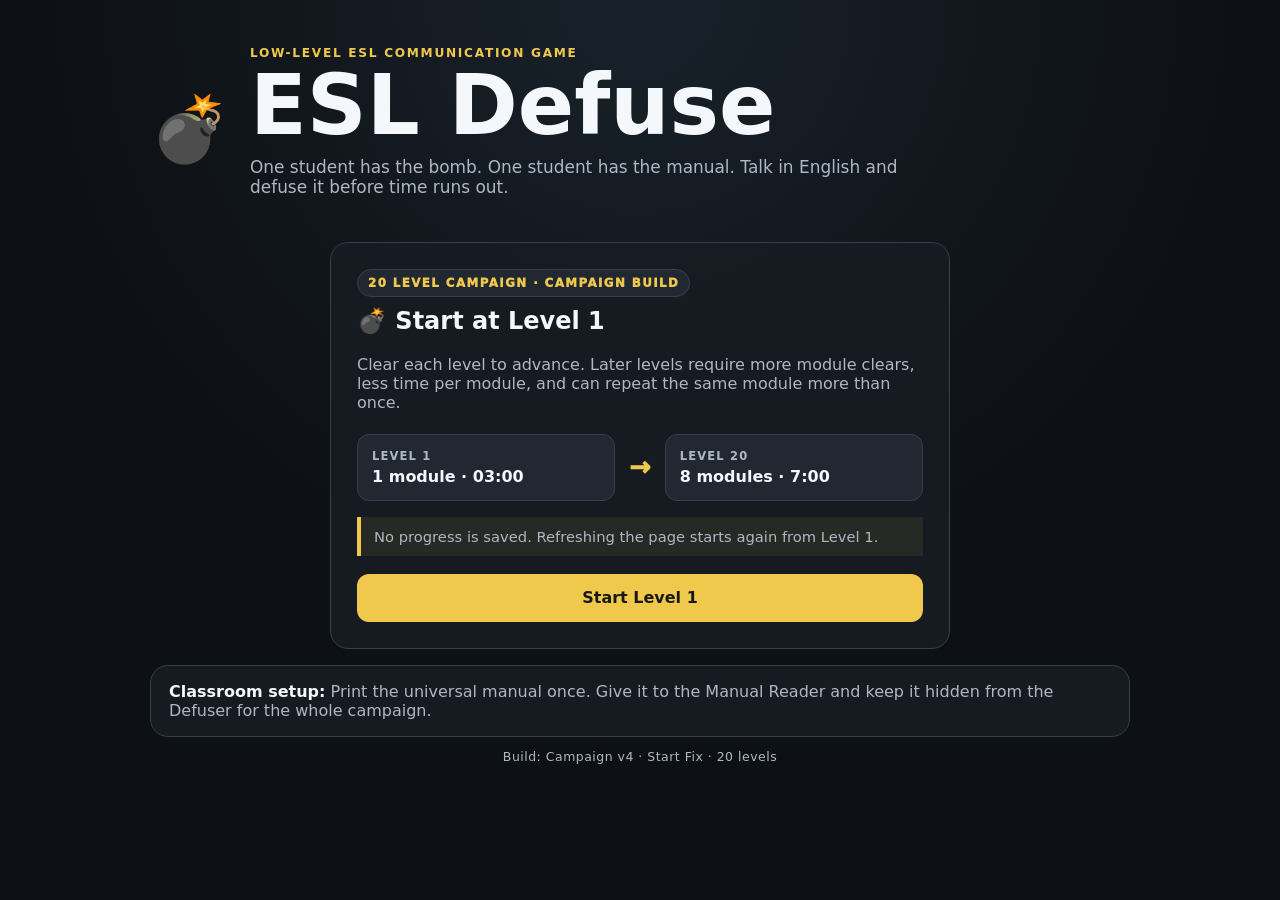
==== commit 7305b889: "Add files via upload" ====
--- a/index.html
+++ b/index.html
@@ -5,7 +5,7 @@
   <meta name="viewport" content="width=device-width, initial-scale=1" />
   <meta name="theme-color" content="#111418" />
   <title>ESL Defuse</title>
-  <link rel="stylesheet" href="style.css?v=campaign-20260907-2" />
+  <link rel="stylesheet" href="style.css?v=campaign-20260907-3" />
 </head>
 <body>
   <main class="app">
@@ -22,7 +22,7 @@
       <div class="home-grid single-setup">
         <article class="card campaign-card">
           <div class="campaign-badge">20 LEVEL CAMPAIGN · CAMPAIGN BUILD</div>
-          <h2>💣 Start at Level 1</h2>
+          <h2 id="campaignHomeTitle">💣 Start at Level 1</h2>
           <p>
             Clear each level to advance. Later levels require more module clears,
             less time per module, and can repeat the same module more than once.
@@ -30,8 +30,8 @@
 
           <div class="campaign-preview">
             <div>
-              <span>LEVEL 1</span>
-              <strong>1 module · 3:00</strong>
+              <span id="homeLevelLabel">LEVEL 1</span>
+              <strong id="homeLevelDetails">1 module · 3:00</strong>
             </div>
             <div class="campaign-arrow">→</div>
             <div>
@@ -40,7 +40,7 @@
             </div>
           </div>
 
-          <div class="campaign-note">
+          <div id="campaignProgressNote" class="campaign-note">
             No progress is saved. Refreshing the page starts again from Level 1.
           </div>
 
@@ -51,7 +51,7 @@
       <div class="tip">
         <strong>Classroom setup:</strong> Print the universal manual once. Give it to the Manual Reader and keep it hidden from the Defuser for the whole campaign.
       </div>
-      <div class="build-note">Build: Campaign v2 · 20 levels</div>
+      <div class="build-note">Build: Campaign v4 · Start Fix · 20 levels</div>
     </section>
 
     <section id="game" class="screen">
@@ -137,7 +137,28 @@
       </div>
     </section>
   </main>
+<div id="explosionOverlay" class="explosion-overlay" aria-hidden="true">
+    <div class="explosion-flash"></div>
+    <div class="explosion-core">💥</div>
+    <div class="explosion-ring ring-one"></div>
+    <div class="explosion-ring ring-two"></div>
+    <div class="explosion-debris" aria-hidden="true">
+      <span style="--dx:-190px;--dy:-110px;--r:-120deg">◆</span>
+      <span style="--dx:-145px;--dy:85px;--r:75deg">▲</span>
+      <span style="--dx:-65px;--dy:-175px;--r:180deg">●</span>
+      <span style="--dx:25px;--dy:-195px;--r:130deg">◆</span>
+      <span style="--dx:120px;--dy:-145px;--r:-160deg">▲</span>
+      <span style="--dx:195px;--dy:-55px;--r:95deg">●</span>
+      <span style="--dx:185px;--dy:90px;--r:-70deg">◆</span>
+      <span style="--dx:90px;--dy:165px;--r:150deg">▲</span>
+      <span style="--dx:-20px;--dy:190px;--r:-120deg">●</span>
+      <span style="--dx:-135px;--dy:155px;--r:80deg">◆</span>
+      <span style="--dx:-205px;--dy:20px;--r:145deg">▲</span>
+      <span style="--dx:55px;--dy:125px;--r:-95deg">●</span>
+    </div>
+    <div class="explosion-text">BOOM!</div>
+  </div>
 
-  <script src="game.js?v=campaign-20260907-2"></script>
+  <script src="game.js?v=campaign-20260907-4"></script>
 </body>
 </html>
--- a/style.css
+++ b/style.css
@@ -677,3 +677,195 @@
   font-size:.78rem;
   letter-spacing:.04em;
 }
+
+
+/* ===== Session Resume ===== */
+.campaign-preview .current-level-card{
+  border-color:rgba(240,201,76,.55);
+}
+
+/* ===== Failure Explosion ===== */
+.explosion-overlay{
+  position:fixed;
+  inset:0;
+  z-index:9999;
+  display:grid;
+  place-items:center;
+  overflow:hidden;
+  pointer-events:none;
+  opacity:0;
+  visibility:hidden;
+  background:rgba(5,7,9,0);
+}
+
+.explosion-overlay.active{
+  visibility:visible;
+  animation:explosionBackdrop 1.25s ease-out forwards;
+}
+
+.explosion-flash{
+  position:absolute;
+  inset:0;
+  background:white;
+  opacity:0;
+}
+
+.explosion-overlay.active .explosion-flash{
+  animation:explosionFlash .55s ease-out forwards;
+}
+
+.explosion-core{
+  position:relative;
+  z-index:4;
+  font-size:clamp(6rem,22vw,14rem);
+  line-height:1;
+  transform:scale(.08);
+  opacity:0;
+  filter:drop-shadow(0 0 22px rgba(255,140,40,.85));
+}
+
+.explosion-overlay.active .explosion-core{
+  animation:explosionCore .9s cubic-bezier(.17,.84,.32,1.22) forwards;
+}
+
+.explosion-ring{
+  position:absolute;
+  width:90px;
+  height:90px;
+  border:18px solid #ffb33d;
+  border-radius:50%;
+  opacity:0;
+}
+
+.explosion-overlay.active .ring-one{
+  animation:explosionRing .8s .05s ease-out forwards;
+}
+
+.explosion-overlay.active .ring-two{
+  border-color:#ff6868;
+  animation:explosionRing .9s .12s ease-out forwards;
+}
+
+.explosion-debris{
+  position:absolute;
+  left:50%;
+  top:50%;
+  z-index:3;
+}
+
+.explosion-debris span{
+  position:absolute;
+  left:-10px;
+  top:-10px;
+  font-size:1.5rem;
+  color:#ffb347;
+  opacity:0;
+  text-shadow:0 0 5px #ff6c36;
+}
+
+.explosion-overlay.active .explosion-debris span{
+  animation:debrisBurst .9s .08s ease-out forwards;
+}
+
+.explosion-text{
+  position:absolute;
+  z-index:5;
+  top:72%;
+  font-family:"Courier New",monospace;
+  font-size:clamp(2rem,7vw,4.8rem);
+  font-weight:950;
+  letter-spacing:.12em;
+  color:#fff3cf;
+  text-shadow:
+    0 3px 0 #7d271e,
+    0 0 16px rgba(255,100,50,.9);
+  opacity:0;
+  transform:scale(.65);
+}
+
+.explosion-overlay.active .explosion-text{
+  animation:boomText .85s .18s ease-out forwards;
+}
+
+.bomb-console.exploding{
+  animation:bombFailureShake .5s linear;
+}
+
+@keyframes explosionBackdrop{
+  0%{opacity:1;background:rgba(5,7,9,0)}
+  18%{opacity:1;background:rgba(90,20,10,.25)}
+  70%{opacity:1;background:rgba(8,8,8,.78)}
+  100%{opacity:0;background:rgba(8,8,8,.9)}
+}
+
+@keyframes explosionFlash{
+  0%{opacity:0}
+  8%{opacity:1}
+  20%{opacity:.92}
+  55%{opacity:0}
+  100%{opacity:0}
+}
+
+@keyframes explosionCore{
+  0%{transform:scale(.08) rotate(-12deg);opacity:0}
+  13%{opacity:1}
+  45%{transform:scale(1.25) rotate(7deg);opacity:1}
+  75%{transform:scale(.98) rotate(-3deg);opacity:1}
+  100%{transform:scale(1.08);opacity:0}
+}
+
+@keyframes explosionRing{
+  0%{transform:scale(.1);opacity:.95}
+  100%{transform:scale(8);opacity:0}
+}
+
+@keyframes debrisBurst{
+  0%{transform:translate(0,0) rotate(0);opacity:1}
+  100%{transform:translate(var(--dx),var(--dy)) rotate(var(--r));opacity:0}
+}
+
+@keyframes boomText{
+  0%{opacity:0;transform:scale(.65) translateY(12px)}
+  35%{opacity:1;transform:scale(1.12) translateY(0)}
+  75%{opacity:1;transform:scale(1)}
+  100%{opacity:0;transform:scale(.95)}
+}
+
+@keyframes bombFailureShake{
+  0%,100%{transform:translate(0,0) rotate(0)}
+  10%{transform:translate(-10px,5px) rotate(-1deg)}
+  20%{transform:translate(12px,-5px) rotate(1deg)}
+  30%{transform:translate(-14px,-3px) rotate(-1deg)}
+  40%{transform:translate(13px,6px) rotate(1deg)}
+  50%{transform:translate(-9px,-6px) rotate(-.7deg)}
+  60%{transform:translate(8px,4px) rotate(.7deg)}
+  70%{transform:translate(-6px,-3px) rotate(-.4deg)}
+  80%{transform:translate(5px,2px) rotate(.4deg)}
+  90%{transform:translate(-2px,-1px)}
+}
+
+@media (prefers-reduced-motion: reduce){
+  .explosion-overlay.active{
+    animation:none;
+    opacity:1;
+    visibility:visible;
+    background:rgba(8,8,8,.9);
+  }
+  .explosion-overlay.active .explosion-flash,
+  .explosion-overlay.active .explosion-core,
+  .explosion-overlay.active .ring-one,
+  .explosion-overlay.active .ring-two,
+  .explosion-overlay.active .explosion-debris span,
+  .explosion-overlay.active .explosion-text,
+  .bomb-console.exploding{
+    animation:none;
+  }
+  .explosion-overlay.active .explosion-core{
+    opacity:1;
+    transform:scale(1);
+  }
+  .explosion-overlay.active .explosion-text{
+    opacity:1;
+    transform:none;
+  }
+}
